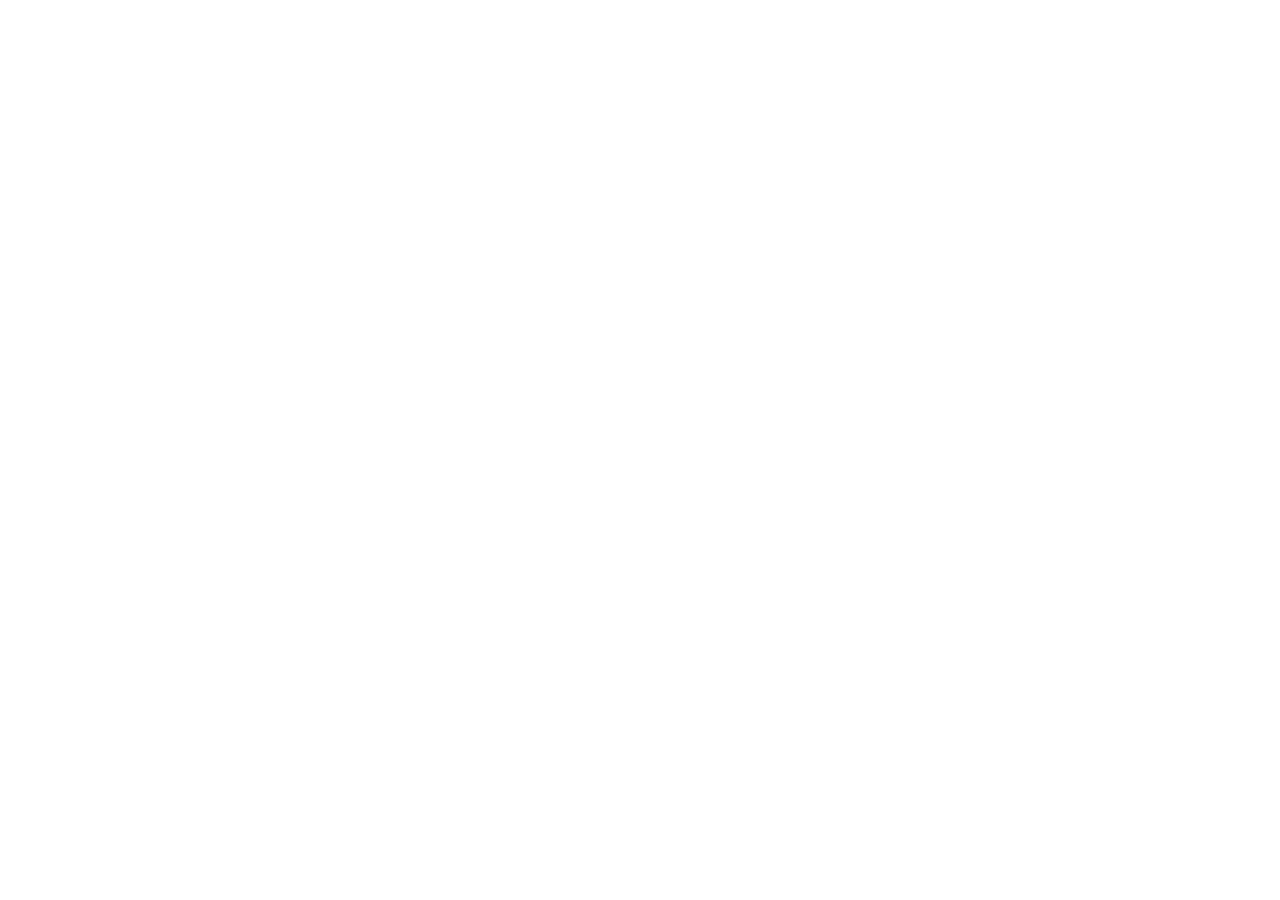
==== Main/SelectGrade.html @ 2efd9505 "Initial Commit." ====
<!doctype html>
<html lang="en">
  <head>
    <meta charset="UTF-8" />
    <meta name="viewport" content="width=device-width, initial-scale=1.0" />
    <title>BrainBuzz - Select Your Grade</title>
    <!-- Link to the SelectGrade stylesheet -->
    <link rel="stylesheet" href="SelectGrade.css" />
  </head>
  <body>
    <!-- Your grade selection content will go here -->

    <!-- Link to the SelectGrade script -->
    <script src="SelectGrade.js"></script>
  </body>
</html>
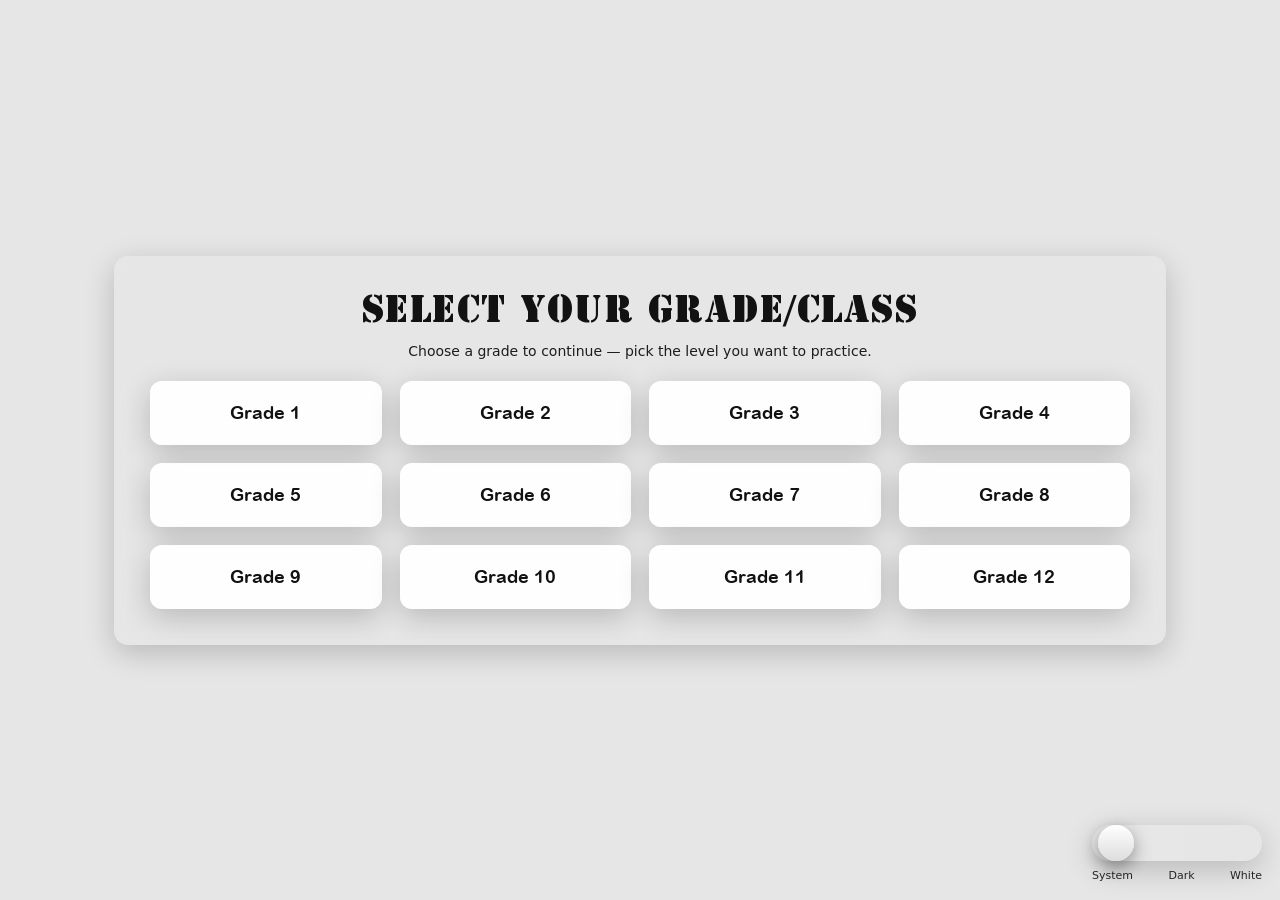
==== commit 5ae93d4c: "Final Commit." ====
--- a/Main/SelectGrade.html
+++ b/Main/SelectGrade.html
@@ -4,13 +4,121 @@
     <meta charset="UTF-8" />
     <meta name="viewport" content="width=device-width, initial-scale=1.0" />
     <title>BrainBuzz - Select Your Grade</title>
-    <!-- Link to the SelectGrade stylesheet -->
     <link rel="stylesheet" href="SelectGrade.css" />
   </head>
   <body>
-    <!-- Your grade selection content will go here -->
+    <main class="container">
+      <header class="hero">
+        <h1 class="title">Select Your Grade/Class</h1>
+        <p class="tagline">
+          Choose a grade to continue — pick the level you want to practice.
+        </p>
 
-    <!-- Link to the SelectGrade script -->
+        <div class="grades-grid" role="list" aria-label="Grade selection">
+          <a
+            class="grade-btn"
+            href="Grade1/Grade1SelectSubject.html"
+            role="listitem"
+            tabindex="0"
+            >Grade 1</a
+          >
+          <a
+            class="grade-btn"
+            href="Grade2/Grade2SelectSubject.html"
+            role="listitem"
+            tabindex="0"
+            >Grade 2</a
+          >
+          <a
+            class="grade-btn"
+            href="Grade3/Grade3SelectSubject.html"
+            role="listitem"
+            tabindex="0"
+            >Grade 3</a
+          >
+          <a
+            class="grade-btn"
+            href="Grade4/Grade4SelectSubject.html"
+            role="listitem"
+            tabindex="0"
+            >Grade 4</a
+          >
+          <a
+            class="grade-btn"
+            href="Grade5/Grade5SelectSubject.html"
+            role="listitem"
+            tabindex="0"
+            >Grade 5</a
+          >
+          <a
+            class="grade-btn"
+            href="Grade6/Grade6SelectSubject.html"
+            role="listitem"
+            tabindex="0"
+            >Grade 6</a
+          >
+          <a
+            class="grade-btn"
+            href="Grade7/Grade7SelectSubject.html"
+            role="listitem"
+            tabindex="0"
+            >Grade 7</a
+          >
+          <a
+            class="grade-btn"
+            href="Grade8/Grade8SelectSubject.html"
+            role="listitem"
+            tabindex="0"
+            >Grade 8</a
+          >
+          <a
+            class="grade-btn"
+            href="Grade9/Grade9SelectSubject.html"
+            role="listitem"
+            tabindex="0"
+            >Grade 9</a
+          >
+          <a
+            class="grade-btn"
+            href="Grade10/Grade10SelectSubject.html"
+            role="listitem"
+            tabindex="0"
+            >Grade 10</a
+          >
+          <a
+            class="grade-btn"
+            href="Grade11/Grade11SelectSubject.html"
+            role="listitem"
+            tabindex="0"
+            >Grade 11</a
+          >
+          <a
+            class="grade-btn"
+            href="Grade12/Grade12SelectSubject.html"
+            role="listitem"
+            tabindex="0"
+            >Grade 12</a
+          >
+        </div>
+      </header>
+    </main>
+
+    <div class="theme-slider" title="Theme">
+      <input
+        id="themeSelect"
+        type="range"
+        min="0"
+        max="2"
+        value="0"
+        aria-label="Theme slider"
+      />
+      <div class="theme-labels" aria-hidden="true">
+        <span data-val="0">System</span>
+        <span data-val="1">Dark</span>
+        <span data-val="2">White</span>
+      </div>
+    </div>
+
     <script src="SelectGrade.js"></script>
   </body>
 </html>
--- a/Main/SelectGrade.css
+++ b/Main/SelectGrade.css
@@ -0,0 +1,312 @@
+:root {
+  --bg: rgb(25, 25, 25);
+  --text: rgb(237, 237, 237);
+  --glow: rgba(250, 250, 250, 0.08);
+  --btn-bg: rgba(34, 34, 34, 0.9);
+  --btn-text: var(--text);
+  --transition: 220ms cubic-bezier(0.2, 0.9, 0.2, 1);
+  --fade-duration: 2000ms;
+}
+
+/* fonts */
+@font-face {
+  font-family: "StencilCustom";
+  src: url("Fonts/StencilFont.woff2") format("woff2");
+  font-weight: 700;
+  font-style: normal;
+  font-display: swap;
+}
+@font-face {
+  font-family: "RoundedCustom";
+  src: url("Fonts/ArialRoundedMTBoldRegularFont.woff2") format("woff2");
+  font-weight: 700;
+  font-style: normal;
+  font-display: swap;
+}
+
+* {
+  box-sizing: border-box;
+}
+html,
+body {
+  height: 100%;
+}
+body {
+  margin: 0;
+  background: var(--bg);
+  color: var(--text);
+  font-family:
+    system-ui,
+    -apple-system,
+    "Segoe UI",
+    Roboto,
+    "Helvetica Neue",
+    Arial;
+  -webkit-font-smoothing: antialiased;
+  -moz-osx-font-smoothing: grayscale;
+  display: flex;
+  align-items: center;
+  justify-content: center;
+  min-height: 100vh;
+  transition:
+    background-color var(--fade-duration) ease,
+    color var(--fade-duration) ease;
+}
+
+/* layout */
+.container {
+  width: 100%;
+  max-width: 1100px;
+  padding: 48px 24px;
+  text-align: center;
+}
+.hero {
+  padding: 36px;
+  border-radius: 14px;
+  box-shadow: 0 8px 30px var(--glow);
+  backdrop-filter: blur(6px);
+  transition:
+    background-color var(--fade-duration) ease,
+    box-shadow var(--fade-duration) ease,
+    color var(--fade-duration) ease,
+    transform 160ms ease;
+}
+
+/* title & tagline */
+.title {
+  margin: 0 0 8px 0;
+  font-size: 36px;
+  letter-spacing: 1.5px;
+  color: var(--text);
+  font-family: "StencilCustom", system-ui, sans-serif;
+  text-transform: uppercase;
+  transition: color var(--fade-duration) ease;
+}
+.tagline {
+  margin: 0 0 22px 0;
+  font-size: 14px;
+  color: var(--text);
+  opacity: 0.95;
+  max-width: 820px;
+  margin-left: auto;
+  margin-right: auto;
+  transition:
+    color var(--fade-duration) ease,
+    opacity var(--fade-duration) ease;
+}
+
+/* grades grid */
+.grades-grid {
+  display: grid;
+  grid-template-columns: repeat(4, 1fr);
+  gap: 18px;
+  margin-top: 18px;
+}
+@media (max-width: 920px) {
+  .grades-grid {
+    grid-template-columns: repeat(3, 1fr);
+  }
+}
+@media (max-width: 680px) {
+  .grades-grid {
+    grid-template-columns: repeat(2, 1fr);
+  }
+}
+@media (max-width: 420px) {
+  .grades-grid {
+    grid-template-columns: 1fr;
+  }
+}
+
+/* grade button (styled like start button) */
+.grade-btn {
+  display: inline-flex;
+  align-items: center;
+  justify-content: center;
+  gap: 10px;
+  padding: 18px 14px;
+  background: var(--btn-bg);
+  color: var(--btn-text);
+  text-decoration: none;
+  border-radius: 12px;
+  font-size: 18px;
+  font-weight: 700;
+  font-family: "RoundedCustom", "Segoe UI", Arial, sans-serif;
+  box-shadow: 0 6px 20px var(--glow);
+  transform: scale(1);
+  transition:
+    transform 180ms cubic-bezier(0.2, 0.9, 0.2, 1),
+    box-shadow var(--fade-duration) ease,
+    background-color var(--fade-duration) ease;
+  user-select: none;
+  -webkit-tap-highlight-color: transparent;
+  outline: none;
+  min-height: 64px;
+}
+
+/* hover and pressed behavior */
+.grade-btn:hover {
+  transform: scale(1.06);
+  box-shadow: 0 12px 36px rgba(250, 250, 250, 0.12);
+}
+.grade-btn:active {
+  transform: scale(1.12);
+}
+
+/* pressed class used by JS to ensure consistent behavior */
+.grade-btn.pressed {
+  transform: scale(1.12);
+  transition: transform 120ms ease-in-out;
+}
+
+/* theme slider bottom-right */
+.theme-slider {
+  position: fixed;
+  right: 18px;
+  bottom: 18px;
+  width: 170px;
+  background: transparent;
+  display: flex;
+  flex-direction: column;
+  align-items: center;
+  gap: 6px;
+  pointer-events: auto;
+}
+
+/* slider track */
+.theme-slider input[type="range"] {
+  appearance: none;
+  -webkit-appearance: none;
+  -moz-appearance: none;
+  width: 100%;
+  height: 36px;
+  background: linear-gradient(
+    90deg,
+    rgba(255, 255, 255, 0.06),
+    rgba(255, 255, 255, 0.02)
+  );
+  border-radius: 20px;
+  padding: 6px;
+  outline: none;
+  box-shadow: 0 6px 20px var(--glow);
+  transition:
+    box-shadow var(--fade-duration) ease,
+    background-color var(--fade-duration) ease;
+}
+
+/* standard + vendor prefixes for compatibility and smooth thumb movement */
+/* standard property included for VSCode compatibility */
+.theme-slider input[type="range"]::-webkit-slider-thumb {
+  appearance: none;
+  -webkit-appearance: none;
+  -moz-appearance: none;
+  width: 36px;
+  height: 36px;
+  border-radius: 50%;
+  background: linear-gradient(180deg, #fff, #ddd);
+  box-shadow: 0 6px 18px rgba(0, 0, 0, 0.4);
+  cursor: pointer;
+  transition:
+    transform 180ms ease,
+    background 180ms ease;
+}
+.theme-slider input[type="range"]::-moz-range-thumb {
+  appearance: none;
+  -webkit-appearance: none;
+  -moz-appearance: none;
+  width: 36px;
+  height: 36px;
+  border-radius: 50%;
+  background: linear-gradient(180deg, #fff, #ddd);
+  box-shadow: 0 6px 18px rgba(0, 0, 0, 0.4);
+  cursor: pointer;
+  transition:
+    transform 180ms ease,
+    background 180ms ease;
+}
+
+/* make the track itself respond smoothly when programmatically changed */
+.theme-slider input[type="range"]::-webkit-slider-runnable-track {
+  transition:
+    background-position 220ms ease,
+    background-color 220ms ease;
+}
+.theme-slider input[type="range"]::-moz-range-track {
+  transition:
+    background-position 220ms ease,
+    background-color 220ms ease;
+}
+
+.theme-labels {
+  display: flex;
+  justify-content: space-between;
+  width: 100%;
+  font-size: 11px;
+  color: var(--text);
+  opacity: 0.9;
+}
+.theme-labels span {
+  user-select: none;
+}
+
+/* glow for boxes */
+.hero,
+.grade-btn,
+.theme-slider input[type="range"] {
+  box-shadow: 0 8px 30px var(--glow);
+}
+
+/* white theme overrides (inverted) with stronger blackish glow */
+.theme-white {
+  --bg: rgb(230, 230, 230);
+  --text: rgb(18, 18, 18);
+  --glow: rgba(0, 0, 0, 0.2);
+  --btn-bg: rgba(255, 255, 255, 0.95);
+  --btn-text: var(--text);
+}
+
+/* dark theme override (explicit) */
+.theme-dark {
+  --bg: rgb(25, 25, 25);
+  --text: rgb(237, 237, 237);
+  --glow: rgba(250, 250, 250, 0.08);
+  --btn-bg: rgba(34, 34, 34, 0.9);
+  --btn-text: var(--text);
+}
+
+/* ensure smooth dissolve-like transition for elements that change on theme switch */
+.title,
+.tagline,
+.hero,
+.grade-btn,
+.theme-slider input[type="range"] {
+  transition:
+    background-color var(--fade-duration) ease,
+    color var(--fade-duration) ease,
+    box-shadow var(--fade-duration) ease,
+    transform 160ms ease;
+}
+
+/* small accessibility focus state */
+.grade-btn:focus {
+  box-shadow: 0 10px 36px rgba(0, 0, 0, 0.12);
+  outline: 3px solid rgba(0, 0, 0, 0.06);
+}
+
+/* responsive tweaks */
+@media (max-width: 520px) {
+  .title {
+    font-size: 28px;
+  }
+  .tagline {
+    font-size: 13px;
+  }
+  .grade-btn {
+    font-size: 16px;
+    padding: 14px 12px;
+    min-height: 56px;
+  }
+  .theme-slider {
+    width: 150px;
+  }
+}
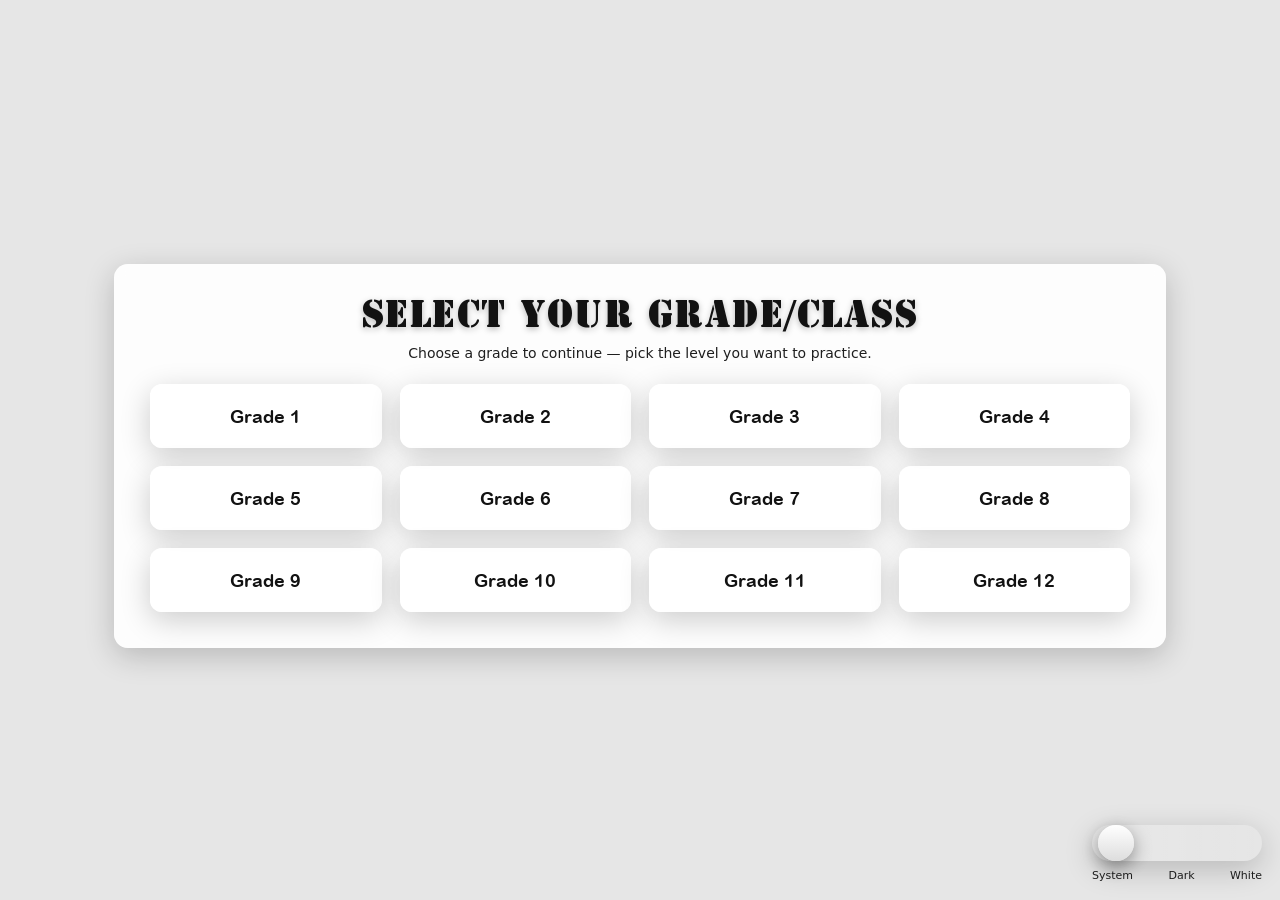
==== commit 880e5a4b: "Final Commit." ====
--- a/Main/SelectGrade.html
+++ b/Main/SelectGrade.html
@@ -2,7 +2,7 @@
 <html lang="en">
   <head>
     <meta charset="UTF-8" />
-    <meta name="viewport" content="width=device-width, initial-scale=1.0" />
+    <meta name="viewport" content="width=device-width,initial-scale=1.0" />
     <title>BrainBuzz - Select Your Grade</title>
     <link rel="stylesheet" href="SelectGrade.css" />
   </head>
@@ -13,7 +13,6 @@
         <p class="tagline">
           Choose a grade to continue — pick the level you want to practice.
         </p>
-
         <div class="grades-grid" role="list" aria-label="Grade selection">
           <a
             class="grade-btn"
@@ -21,78 +20,67 @@
             role="listitem"
             tabindex="0"
             >Grade 1</a
-          >
-          <a
+          ><a
             class="grade-btn"
             href="Grade2/Grade2SelectSubject.html"
             role="listitem"
             tabindex="0"
             >Grade 2</a
-          >
-          <a
+          ><a
             class="grade-btn"
             href="Grade3/Grade3SelectSubject.html"
             role="listitem"
             tabindex="0"
             >Grade 3</a
-          >
-          <a
+          ><a
             class="grade-btn"
             href="Grade4/Grade4SelectSubject.html"
             role="listitem"
             tabindex="0"
             >Grade 4</a
-          >
-          <a
+          ><a
             class="grade-btn"
             href="Grade5/Grade5SelectSubject.html"
             role="listitem"
             tabindex="0"
             >Grade 5</a
-          >
-          <a
+          ><a
             class="grade-btn"
             href="Grade6/Grade6SelectSubject.html"
             role="listitem"
             tabindex="0"
             >Grade 6</a
-          >
-          <a
+          ><a
             class="grade-btn"
             href="Grade7/Grade7SelectSubject.html"
             role="listitem"
             tabindex="0"
             >Grade 7</a
-          >
-          <a
+          ><a
             class="grade-btn"
             href="Grade8/Grade8SelectSubject.html"
             role="listitem"
             tabindex="0"
             >Grade 8</a
-          >
-          <a
+          ><a
             class="grade-btn"
             href="Grade9/Grade9SelectSubject.html"
             role="listitem"
             tabindex="0"
             >Grade 9</a
-          >
-          <a
+          ><a
             class="grade-btn"
             href="Grade10/Grade10SelectSubject.html"
             role="listitem"
             tabindex="0"
             >Grade 10</a
-          >
-          <a
+          ><a
             class="grade-btn"
             href="Grade11/Grade11SelectSubject.html"
             role="listitem"
             tabindex="0"
             >Grade 11</a
-          >
-          <a
+          ><a
             class="grade-btn"
             href="Grade12/Grade12SelectSubject.html"
             role="listitem"
@@ -102,7 +90,6 @@
         </div>
       </header>
     </main>
-
     <div class="theme-slider" title="Theme">
       <input
         id="themeSelect"
@@ -113,12 +100,10 @@
         aria-label="Theme slider"
       />
       <div class="theme-labels" aria-hidden="true">
-        <span data-val="0">System</span>
-        <span data-val="1">Dark</span>
-        <span data-val="2">White</span>
+        <span data-val="0">System</span><span data-val="1">Dark</span
+        ><span data-val="2">White</span>
       </div>
     </div>
-
     <script src="SelectGrade.js"></script>
   </body>
 </html>
--- a/Main/SelectGrade.css
+++ b/Main/SelectGrade.css
@@ -7,8 +7,6 @@
   --transition: 220ms cubic-bezier(0.2, 0.9, 0.2, 1);
   --fade-duration: 2000ms;
 }
-
-/* fonts */
 @font-face {
   font-family: "StencilCustom";
   src: url("Fonts/StencilFont.woff2") format("woff2");
@@ -23,7 +21,6 @@
   font-style: normal;
   font-display: swap;
 }
-
 * {
   box-sizing: border-box;
 }
@@ -51,9 +48,9 @@
   transition:
     background-color var(--fade-duration) ease,
     color var(--fade-duration) ease;
-}
-
-/* layout */
+  padding-top: env(safe-area-inset-top, 12px);
+  padding-bottom: env(safe-area-inset-bottom, 12px);
+}
 .container {
   width: 100%;
   max-width: 1100px;
@@ -70,17 +67,29 @@
     box-shadow var(--fade-duration) ease,
     color var(--fade-duration) ease,
     transform 160ms ease;
-}
-
-/* title & tagline */
+  position: relative;
+  z-index: 5;
+  background-color: rgba(0, 0, 0, 0.18);
+  min-width: 260px;
+  -webkit-backface-visibility: hidden;
+  backface-visibility: hidden;
+}
 .title {
   margin: 0 0 8px 0;
   font-size: 36px;
   letter-spacing: 1.5px;
-  color: var(--text);
+  color: var(--text) !important;
   font-family: "StencilCustom", system-ui, sans-serif;
   text-transform: uppercase;
   transition: color var(--fade-duration) ease;
+  position: relative;
+  z-index: 6;
+  line-height: 1.02;
+  word-break: break-word;
+  -webkit-font-smoothing: antialiased;
+  text-shadow:
+    0 2px 6px rgba(0, 0, 0, 0.28),
+    0 1px 0 rgba(255, 255, 255, 0.02);
 }
 .tagline {
   margin: 0 0 22px 0;
@@ -93,9 +102,9 @@
   transition:
     color var(--fade-duration) ease,
     opacity var(--fade-duration) ease;
-}
-
-/* grades grid */
+  word-break: break-word;
+  line-height: 1.25;
+}
 .grades-grid {
   display: grid;
   grid-template-columns: repeat(4, 1fr);
@@ -113,12 +122,40 @@
   }
 }
 @media (max-width: 420px) {
+  .hero {
+    padding-top: 20px;
+    padding-bottom: 18px;
+  }
   .grades-grid {
-    grid-template-columns: 1fr;
-  }
-}
-
-/* grade button (styled like start button) */
+    display: flex;
+    flex-direction: column;
+    gap: 10px;
+    margin-top: 12px;
+    align-items: stretch;
+  }
+  .grade-btn {
+    justify-content: flex-start;
+    padding: 14px 16px;
+    border-radius: 10px;
+    font-size: 16px;
+    min-height: 56px;
+    width: 100%;
+    background: linear-gradient(
+      90deg,
+      rgba(255, 255, 255, 0.02),
+      rgba(255, 255, 255, 0.01)
+    );
+    box-shadow: none;
+    border-bottom: 1px solid rgba(255, 255, 255, 0.04);
+  }
+  .grade-btn:hover {
+    transform: translateX(6px) scale(1.02);
+    box-shadow: none;
+  }
+  .container {
+    padding-top: calc(env(safe-area-inset-top, 12px)+18px);
+  }
+}
 .grade-btn {
   display: inline-flex;
   align-items: center;
@@ -143,8 +180,6 @@
   outline: none;
   min-height: 64px;
 }
-
-/* hover and pressed behavior */
 .grade-btn:hover {
   transform: scale(1.06);
   box-shadow: 0 12px 36px rgba(250, 250, 250, 0.12);
@@ -152,14 +187,10 @@
 .grade-btn:active {
   transform: scale(1.12);
 }
-
-/* pressed class used by JS to ensure consistent behavior */
 .grade-btn.pressed {
   transform: scale(1.12);
   transition: transform 120ms ease-in-out;
 }
-
-/* theme slider bottom-right */
 .theme-slider {
   position: fixed;
   right: 18px;
@@ -171,9 +202,9 @@
   align-items: center;
   gap: 6px;
   pointer-events: auto;
-}
-
-/* slider track */
+  z-index: 99999;
+  transform: translateZ(0);
+}
 .theme-slider input[type="range"] {
   appearance: none;
   -webkit-appearance: none;
@@ -192,10 +223,8 @@
   transition:
     box-shadow var(--fade-duration) ease,
     background-color var(--fade-duration) ease;
-}
-
-/* standard + vendor prefixes for compatibility and smooth thumb movement */
-/* standard property included for VSCode compatibility */
+  -webkit-tap-highlight-color: transparent;
+}
 .theme-slider input[type="range"]::-webkit-slider-thumb {
   appearance: none;
   -webkit-appearance: none;
@@ -224,8 +253,6 @@
     transform 180ms ease,
     background 180ms ease;
 }
-
-/* make the track itself respond smoothly when programmatically changed */
 .theme-slider input[type="range"]::-webkit-slider-runnable-track {
   transition:
     background-position 220ms ease,
@@ -236,27 +263,23 @@
     background-position 220ms ease,
     background-color 220ms ease;
 }
-
 .theme-labels {
   display: flex;
   justify-content: space-between;
   width: 100%;
   font-size: 11px;
   color: var(--text);
-  opacity: 0.9;
+  opacity: 0.95;
+  pointer-events: none;
 }
 .theme-labels span {
   user-select: none;
 }
-
-/* glow for boxes */
 .hero,
 .grade-btn,
 .theme-slider input[type="range"] {
   box-shadow: 0 8px 30px var(--glow);
 }
-
-/* white theme overrides (inverted) with stronger blackish glow */
 .theme-white {
   --bg: rgb(230, 230, 230);
   --text: rgb(18, 18, 18);
@@ -264,8 +287,10 @@
   --btn-bg: rgba(255, 255, 255, 0.95);
   --btn-text: var(--text);
 }
-
-/* dark theme override (explicit) */
+.theme-white .hero {
+  background-color: rgba(255, 255, 255, 0.92);
+  color: var(--text);
+}
 .theme-dark {
   --bg: rgb(25, 25, 25);
   --text: rgb(237, 237, 237);
@@ -273,8 +298,10 @@
   --btn-bg: rgba(34, 34, 34, 0.9);
   --btn-text: var(--text);
 }
-
-/* ensure smooth dissolve-like transition for elements that change on theme switch */
+.theme-dark .hero {
+  background-color: rgba(0, 0, 0, 0.22);
+  color: var(--text);
+}
 .title,
 .tagline,
 .hero,
@@ -286,14 +313,10 @@
     box-shadow var(--fade-duration) ease,
     transform 160ms ease;
 }
-
-/* small accessibility focus state */
 .grade-btn:focus {
   box-shadow: 0 10px 36px rgba(0, 0, 0, 0.12);
   outline: 3px solid rgba(0, 0, 0, 0.06);
 }
-
-/* responsive tweaks */
 @media (max-width: 520px) {
   .title {
     font-size: 28px;
@@ -310,3 +333,103 @@
     width: 150px;
   }
 }
+.hero,
+.container {
+  -webkit-overflow-scrolling: touch;
+  overflow: visible;
+}
+@supports (padding: max(0px)) {
+  body {
+    padding-top: max(env(safe-area-inset-top, 12px), 12px);
+  }
+}
+@media (max-width: 420px) {
+  .container {
+    padding-top: calc(env(safe-area-inset-top, 18px)+22px);
+  }
+  .hero {
+    margin-top: 6px;
+  }
+}
+@media (max-width: 360px) {
+  .theme-slider {
+    right: 8px;
+    bottom: 8px;
+    width: 140px;
+  }
+  .theme-slider input[type="range"] {
+    height: 32px;
+  }
+  .theme-labels {
+    font-size: 10px;
+  }
+}
+.theme-slider:focus-within,
+.theme-slider:active {
+  z-index: 2147483647;
+  box-shadow: 0 20px 60px rgba(0, 0, 0, 0.45);
+  transform: translateZ(0);
+}
+.theme-slider input[type="range"]:focus {
+  outline: 3px solid rgba(255, 255, 255, 0.08);
+  outline-offset: 4px;
+  box-shadow: 0 12px 40px rgba(0, 0, 0, 0.35);
+}
+@media (max-width: 520px),
+  (spanning: single-fold-vertical),
+  (spanning: single-fold-horizontal) {
+  body {
+    display: block;
+    min-height: 100vh;
+    padding-top: env(safe-area-inset-top, 20px);
+    padding-bottom: env(safe-area-inset-bottom, 12px);
+  }
+  .container {
+    margin: 0 auto;
+    padding: 20px 18px;
+    text-align: center;
+  }
+  .hero {
+    margin-top: 12px;
+    padding-top: 20px;
+    padding-bottom: 18px;
+    z-index: 6;
+  }
+  .title {
+    font-size: clamp(18px, 6vw, 28px);
+    line-height: 1.08;
+    letter-spacing: 1px;
+    margin-bottom: 6px;
+  }
+  .tagline {
+    font-size: 13px;
+    margin-bottom: 14px;
+  }
+  .theme-slider {
+    right: 12px;
+    bottom: 12px;
+    z-index: 2147483647;
+  }
+}
+@media (max-width: 420px) and(max-height:800px),
+  (max-height: 420px) and(max-width:800px) {
+  body {
+    display: block;
+    padding-top: env(safe-area-inset-top, 20px);
+  }
+  .container {
+    padding: 18px;
+  }
+  .hero {
+    margin-top: 10px;
+    padding-top: 18px;
+    padding-bottom: 16px;
+  }
+  .title {
+    font-size: clamp(18px, 6vw, 28px);
+    line-height: 1.08;
+  }
+  .tagline {
+    font-size: 13px;
+  }
+}
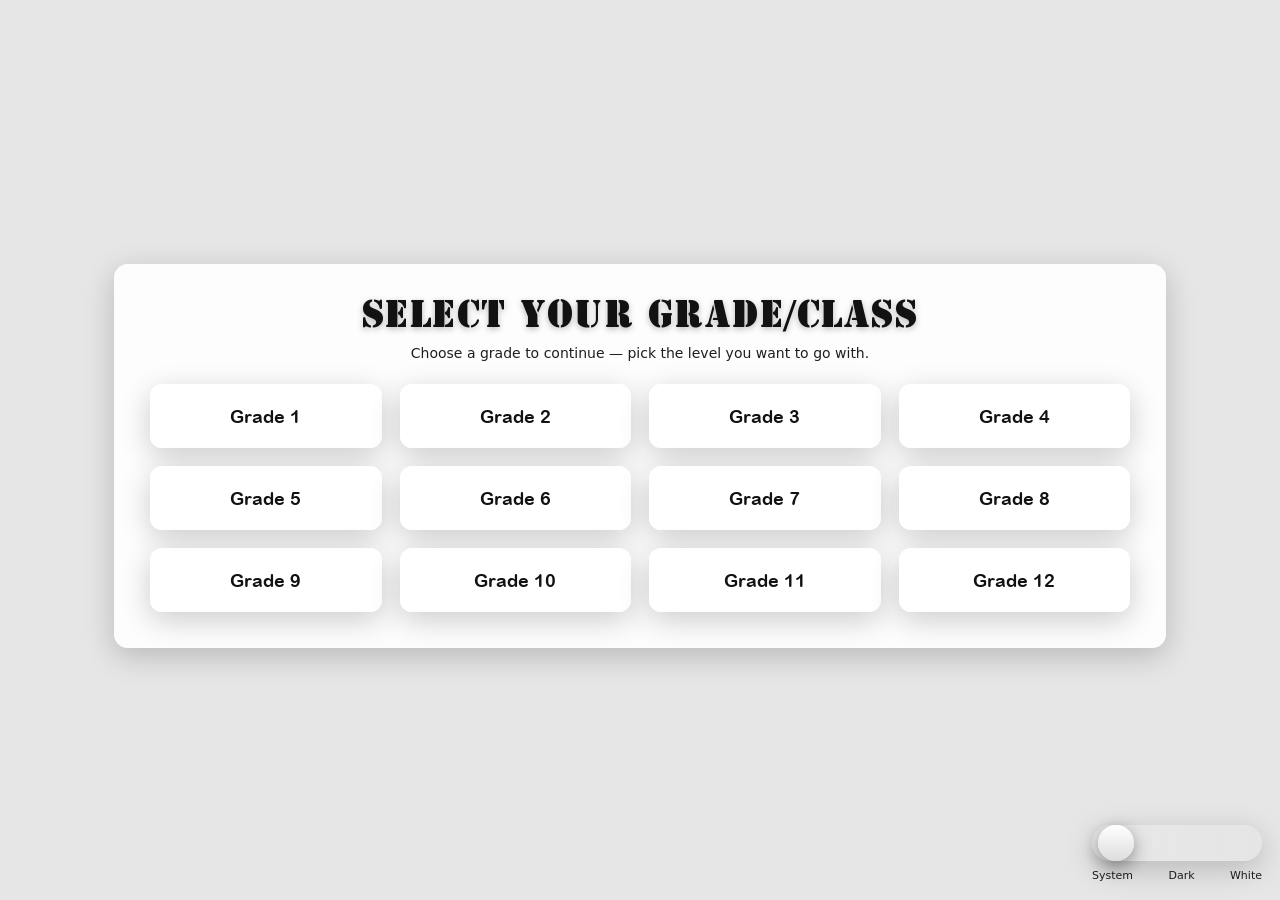
==== commit 2b16561d: "Final Commit." ====
--- a/Main/SelectGrade.html
+++ b/Main/SelectGrade.html
@@ -4,14 +4,456 @@
     <meta charset="UTF-8" />
     <meta name="viewport" content="width=device-width,initial-scale=1.0" />
     <title>BrainBuzz - Select Your Grade</title>
-    <link rel="stylesheet" href="SelectGrade.css" />
+    <link rel="icon" type="image/png" href="../BrainBuzzLogo.png" />
   </head>
+  <style>
+    :root {
+      --bg: rgb(25, 25, 25);
+      --text: rgb(237, 237, 237);
+      --glow: rgba(250, 250, 250, 0.08);
+      --btn-bg: rgba(34, 34, 34, 0.9);
+      --btn-text: var(--text);
+      --transition: 220ms cubic-bezier(0.2, 0.9, 0.2, 1);
+      --fade-duration: 2000ms;
+    }
+    @font-face {
+      font-family: "StencilCustom";
+      src: url("Fonts/StencilFont.woff2") format("woff2");
+      font-weight: 700;
+      font-style: normal;
+      font-display: swap;
+    }
+    @font-face {
+      font-family: "RoundedCustom";
+      src: url("Fonts/ArialRoundedMTBoldRegularFont.woff2") format("woff2");
+      font-weight: 700;
+      font-style: normal;
+      font-display: swap;
+    }
+    * {
+      box-sizing: border-box;
+    }
+    html,
+    body {
+      height: 100%;
+    }
+    body {
+      margin: 0;
+      background: var(--bg);
+      color: var(--text);
+      font-family:
+        system-ui,
+        -apple-system,
+        "Segoe UI",
+        Roboto,
+        "Helvetica Neue",
+        Arial;
+      -webkit-font-smoothing: antialiased;
+      -moz-osx-font-smoothing: grayscale;
+      display: flex;
+      align-items: center;
+      justify-content: center;
+      min-height: 100vh;
+      transition:
+        background-color var(--fade-duration) ease,
+        color var(--fade-duration) ease;
+      padding-top: env(safe-area-inset-top, 12px);
+      padding-bottom: env(safe-area-inset-bottom, 12px);
+    }
+    .container {
+      width: 100%;
+      max-width: 1100px;
+      padding: 48px 24px;
+      text-align: center;
+    }
+    .hero {
+      padding: 36px;
+      border-radius: 14px;
+      box-shadow: 0 8px 30px var(--glow);
+      backdrop-filter: blur(6px);
+      transition:
+        background-color var(--fade-duration) ease,
+        box-shadow var(--fade-duration) ease,
+        color var(--fade-duration) ease,
+        transform 160ms ease;
+      position: relative;
+      z-index: 5;
+      background-color: rgba(0, 0, 0, 0.18);
+      min-width: 260px;
+      -webkit-backface-visibility: hidden;
+      backface-visibility: hidden;
+    }
+    .title {
+      margin: 0 0 8px 0;
+      font-size: 36px;
+      letter-spacing: 1.5px;
+      color: var(--text) !important;
+      font-family: "StencilCustom", system-ui, sans-serif;
+      text-transform: uppercase;
+      transition: color var(--fade-duration) ease;
+      position: relative;
+      z-index: 6;
+      line-height: 1.02;
+      word-break: break-word;
+      -webkit-font-smoothing: antialiased;
+      text-shadow:
+        0 2px 6px rgba(0, 0, 0, 0.28),
+        0 1px 0 rgba(255, 255, 255, 0.02);
+    }
+    .tagline {
+      margin: 0 0 22px 0;
+      font-size: 14px;
+      color: var(--text);
+      opacity: 0.95;
+      max-width: 820px;
+      margin-left: auto;
+      margin-right: auto;
+      transition:
+        color var(--fade-duration) ease,
+        opacity var(--fade-duration) ease;
+      word-break: break-word;
+      line-height: 1.25;
+    }
+    .grades-grid {
+      display: grid;
+      grid-template-columns: repeat(4, 1fr);
+      gap: 18px;
+      margin-top: 18px;
+    }
+    @media (max-width: 920px) {
+      .grades-grid {
+        grid-template-columns: repeat(3, 1fr);
+      }
+    }
+    @media (max-width: 680px) {
+      .grades-grid {
+        grid-template-columns: repeat(2, 1fr);
+      }
+    }
+    @media (max-width: 420px) {
+      .hero {
+        padding-top: 20px;
+        padding-bottom: 18px;
+      }
+      .grades-grid {
+        display: flex;
+        flex-direction: column;
+        gap: 10px;
+        margin-top: 12px;
+        align-items: stretch;
+      }
+      .grade-btn {
+        justify-content: flex-start;
+        padding: 14px 16px;
+        border-radius: 10px;
+        font-size: 16px;
+        min-height: 56px;
+        width: 100%;
+        background: linear-gradient(
+          90deg,
+          rgba(255, 255, 255, 0.02),
+          rgba(255, 255, 255, 0.01)
+        );
+        box-shadow: none;
+        border-bottom: 1px solid rgba(255, 255, 255, 0.04);
+      }
+      .grade-btn:hover {
+        transform: translateX(6px) scale(1.02);
+        box-shadow: none;
+      }
+      .container {
+        padding-top: calc(env(safe-area-inset-top, 12px)+18px);
+      }
+    }
+    .grade-btn {
+      display: inline-flex;
+      align-items: center;
+      justify-content: center;
+      gap: 10px;
+      padding: 18px 14px;
+      background: var(--btn-bg);
+      color: var(--btn-text);
+      text-decoration: none;
+      border-radius: 12px;
+      font-size: 18px;
+      font-weight: 700;
+      font-family: "RoundedCustom", "Segoe UI", Arial, sans-serif;
+      box-shadow: 0 6px 20px var(--glow);
+      transform: scale(1);
+      transition:
+        transform 180ms cubic-bezier(0.2, 0.9, 0.2, 1),
+        box-shadow var(--fade-duration) ease,
+        background-color var(--fade-duration) ease;
+      user-select: none;
+      -webkit-tap-highlight-color: transparent;
+      outline: none;
+      min-height: 64px;
+    }
+    .grade-btn:hover {
+      transform: scale(1.06);
+      box-shadow: 0 12px 36px rgba(250, 250, 250, 0.12);
+    }
+    .grade-btn:active {
+      transform: scale(1.12);
+    }
+    .grade-btn.pressed {
+      transform: scale(1.12);
+      transition: transform 120ms ease-in-out;
+    }
+
+    /* Theme slider (replaced with extracted logic) */
+    .theme-slider {
+      position: fixed;
+      right: 18px;
+      bottom: 18px;
+      width: 170px;
+      background: transparent;
+      display: flex;
+      flex-direction: column;
+      align-items: center;
+      gap: 6px;
+      pointer-events: auto;
+    }
+
+    .theme-slider input[type="range"] {
+      appearance: none;
+      -webkit-appearance: none;
+      -moz-appearance: none;
+      width: 100%;
+      height: 36px;
+      background: linear-gradient(
+        90deg,
+        rgba(255, 255, 255, 0.06),
+        rgba(255, 255, 255, 0.02)
+      );
+      border-radius: 20px;
+      padding: 6px;
+      outline: none;
+      box-shadow: 0 6px 20px var(--glow);
+      transition:
+        box-shadow var(--fade-duration) ease,
+        background-color var(--fade-duration) ease;
+    }
+
+    .theme-slider input[type="range"]::-webkit-slider-thumb {
+      appearance: none;
+      -webkit-appearance: none;
+      -moz-appearance: none;
+      width: 36px;
+      height: 36px;
+      border-radius: 50%;
+      background: linear-gradient(180deg, #fff, #ddd);
+      box-shadow: 0 6px 18px rgba(0, 0, 0, 0.4);
+      cursor: pointer;
+      transition:
+        transform 180ms ease,
+        background 180ms ease;
+    }
+
+    .theme-slider input[type="range"]::-moz-range-thumb {
+      appearance: none;
+      -webkit-appearance: none;
+      -moz-appearance: none;
+      width: 36px;
+      height: 36px;
+      border-radius: 50%;
+      background: linear-gradient(180deg, #fff, #ddd);
+      box-shadow: 0 6px 18px rgba(0, 0, 0, 0.4);
+      cursor: pointer;
+      transition:
+        transform 180ms ease,
+        background 180ms ease;
+    }
+
+    .theme-slider input[type="range"]::-webkit-slider-runnable-track {
+      transition:
+        background-position 220ms ease,
+        background-color 220ms ease;
+    }
+
+    .theme-slider input[type="range"]::-moz-range-track {
+      transition:
+        background-position 220ms ease,
+        background-color 220ms ease;
+    }
+
+    .theme-labels {
+      display: flex;
+      justify-content: space-between;
+      width: 100%;
+      font-size: 11px;
+      color: var(--text);
+      opacity: 0.95;
+      pointer-events: none;
+    }
+    .theme-labels span {
+      user-select: none;
+    }
+    .hero,
+    .grade-btn,
+    .theme-slider input[type="range"] {
+      box-shadow: 0 8px 30px var(--glow);
+    }
+    .theme-white {
+      --bg: rgb(230, 230, 230);
+      --text: rgb(18, 18, 18);
+      --glow: rgba(0, 0, 0, 0.2);
+      --btn-bg: rgba(255, 255, 255, 0.95);
+      --btn-text: var(--text);
+    }
+    .theme-white .hero {
+      background-color: rgba(255, 255, 255, 0.92);
+      color: var(--text);
+    }
+    .theme-dark {
+      --bg: rgb(25, 25, 25);
+      --text: rgb(237, 237, 237);
+      --glow: rgba(250, 250, 250, 0.08);
+      --btn-bg: rgba(34, 34, 34, 0.9);
+      --btn-text: var(--text);
+    }
+    .theme-dark .hero {
+      background-color: rgba(0, 0, 0, 0.22);
+      color: var(--text);
+    }
+    .title,
+    .tagline,
+    .hero,
+    .grade-btn,
+    .theme-slider input[type="range"] {
+      transition:
+        background-color var(--fade-duration) ease,
+        color var(--fade-duration) ease,
+        box-shadow var(--fade-duration) ease,
+        transform 160ms ease;
+    }
+    .grade-btn:focus {
+      box-shadow: 0 10px 36px rgba(0, 0, 0, 0.12);
+      outline: 3px solid rgba(0, 0, 0, 0.06);
+    }
+    @media (max-width: 520px) {
+      .title {
+        font-size: 28px;
+      }
+      .tagline {
+        font-size: 13px;
+      }
+      .grade-btn {
+        font-size: 16px;
+        padding: 14px 12px;
+        min-height: 56px;
+      }
+      .theme-slider {
+        width: 150px;
+      }
+    }
+    .hero,
+    .container {
+      -webkit-overflow-scrolling: touch;
+      overflow: visible;
+    }
+    @supports (padding: max(0px)) {
+      body {
+        padding-top: max(env(safe-area-inset-top, 12px), 12px);
+      }
+    }
+    @media (max-width: 420px) {
+      .container {
+        padding-top: calc(env(safe-area-inset-top, 18px)+22px);
+      }
+      .hero {
+        margin-top: 6px;
+      }
+    }
+    @media (max-width: 360px) {
+      .theme-slider {
+        right: 8px;
+        bottom: 8px;
+        width: 140px;
+      }
+      .theme-slider input[type="range"] {
+        height: 32px;
+      }
+      .theme-labels {
+        font-size: 10px;
+      }
+    }
+    .theme-slider:focus-within,
+    .theme-slider:active {
+      z-index: 2147483647;
+      box-shadow: 0 20px 60px rgba(0, 0, 0, 0.45);
+      transform: translateZ(0);
+    }
+    .theme-slider input[type="range"]:focus {
+      outline: 3px solid rgba(255, 255, 255, 0.08);
+      outline-offset: 4px;
+      box-shadow: 0 12px 40px rgba(0, 0, 0, 0.35);
+    }
+    @media (max-width: 520px),
+      (spanning: single-fold-vertical),
+      (spanning: single-fold-horizontal) {
+      body {
+        display: block;
+        min-height: 100vh;
+        padding-top: env(safe-area-inset-top, 20px);
+        padding-bottom: env(safe-area-inset-bottom, 12px);
+      }
+      .container {
+        margin: 0 auto;
+        padding: 20px 18px;
+        text-align: center;
+      }
+      .hero {
+        margin-top: 12px;
+        padding-top: 20px;
+        padding-bottom: 18px;
+        z-index: 6;
+      }
+      .title {
+        font-size: clamp(18px, 6vw, 28px);
+        line-height: 1.08;
+        letter-spacing: 1px;
+        margin-bottom: 6px;
+      }
+      .tagline {
+        font-size: 13px;
+        margin-bottom: 14px;
+      }
+      .theme-slider {
+        right: 12px;
+        bottom: 12px;
+        z-index: 2147483647;
+      }
+    }
+    @media (max-width: 420px) and(max-height:800px),
+      (max-height: 420px) and(max-width:800px) {
+      body {
+        display: block;
+        padding-top: env(safe-area-inset-top, 20px);
+      }
+      .container {
+        padding: 18px;
+      }
+      .hero {
+        margin-top: 10px;
+        padding-top: 18px;
+        padding-bottom: 16px;
+      }
+      .title {
+        font-size: clamp(18px, 6vw, 28px);
+        line-height: 1.08;
+      }
+      .tagline {
+        font-size: 13px;
+      }
+    }
+  </style>
   <body>
     <main class="container">
       <header class="hero">
         <h1 class="title">Select Your Grade/Class</h1>
         <p class="tagline">
-          Choose a grade to continue — pick the level you want to practice.
+          Choose a grade to continue — pick the level you want to go with.
         </p>
         <div class="grades-grid" role="list" aria-label="Grade selection">
           <a
@@ -90,6 +532,7 @@
         </div>
       </header>
     </main>
+
     <div class="theme-slider" title="Theme">
       <input
         id="themeSelect"
@@ -100,10 +543,105 @@
         aria-label="Theme slider"
       />
       <div class="theme-labels" aria-hidden="true">
-        <span data-val="0">System</span><span data-val="1">Dark</span
-        ><span data-val="2">White</span>
+        <span data-val="0">System</span>
+        <span data-val="1">Dark</span>
+        <span data-val="2">White</span>
       </div>
     </div>
-    <script src="SelectGrade.js"></script>
+
+    <script>
+      // Theme slider logic (extracted and applied)
+      const themeRange = document.getElementById("themeSelect");
+      const body = document.body;
+
+      /* helper: apply theme with smooth dissolve transition */
+      function applyThemeMode(mode) {
+        body.classList.add("theme-fading");
+        body.classList.remove("theme-dark", "theme-white");
+
+        if (mode === "system") {
+          const prefersDark = window.matchMedia(
+            "(prefers-color-scheme: dark)",
+          ).matches;
+          body.classList.add(prefersDark ? "theme-dark" : "theme-white");
+        } else if (mode === "dark") {
+          body.classList.add("theme-dark");
+        } else if (mode === "white") {
+          body.classList.add("theme-white");
+        }
+
+        setTimeout(() => body.classList.remove("theme-fading"), 2040);
+      }
+
+      /* map slider values: 0=system,1=dark,2=white */
+      function sliderToMode(val) {
+        if (val === "0") return "system";
+        if (val === "1") return "dark";
+        return "white";
+      }
+
+      /* initialize default = system */
+      let saved = localStorage.getItem("brainbuzz-theme") || "system";
+      const initialVal =
+        saved === "system" ? "0" : saved === "dark" ? "1" : "2";
+      themeRange.value = initialVal;
+      applyThemeMode(saved);
+
+      /* listen for system changes when in system mode */
+      const mq = window.matchMedia("(prefers-color-scheme: dark)");
+      if (mq.addEventListener) {
+        mq.addEventListener("change", () => {
+          if (
+            localStorage.getItem("brainbuzz-theme") === "system" ||
+            !localStorage.getItem("brainbuzz-theme")
+          ) {
+            applyThemeMode("system");
+          }
+        });
+      } else if (mq.addListener) {
+        mq.addListener(() => {
+          if (
+            localStorage.getItem("brainbuzz-theme") === "system" ||
+            !localStorage.getItem("brainbuzz-theme")
+          ) {
+            applyThemeMode("system");
+          }
+        });
+      }
+
+      /* slider interaction */
+      themeRange.addEventListener("input", (e) => {
+        const mode = sliderToMode(e.target.value);
+        localStorage.setItem("brainbuzz-theme", mode);
+        applyThemeMode(mode);
+      });
+
+      // Grade button interactions (unchanged)
+      const gradeButtons = document.querySelectorAll(".grade-btn");
+      function pressAndNavigateGrade(e) {
+        e.preventDefault();
+        const el = e.currentTarget;
+        el.classList.remove("pressed");
+        el.offsetWidth; // force reflow
+        el.classList.add("pressed");
+        setTimeout(() => {
+          el.classList.remove("pressed");
+          const href = el.getAttribute("href");
+          if (href) window.location.href = href;
+        }, 160);
+      }
+      gradeButtons.forEach((btn) => {
+        btn.addEventListener("click", pressAndNavigateGrade);
+        btn.addEventListener("keydown", (e) => {
+          if (e.key === "Enter" || e.key === " ") {
+            e.preventDefault();
+            pressAndNavigateGrade(e);
+          }
+        });
+        btn.addEventListener("mouseleave", () =>
+          btn.classList.remove("pressed"),
+        );
+      });
+    </script>
   </body>
 </html>
